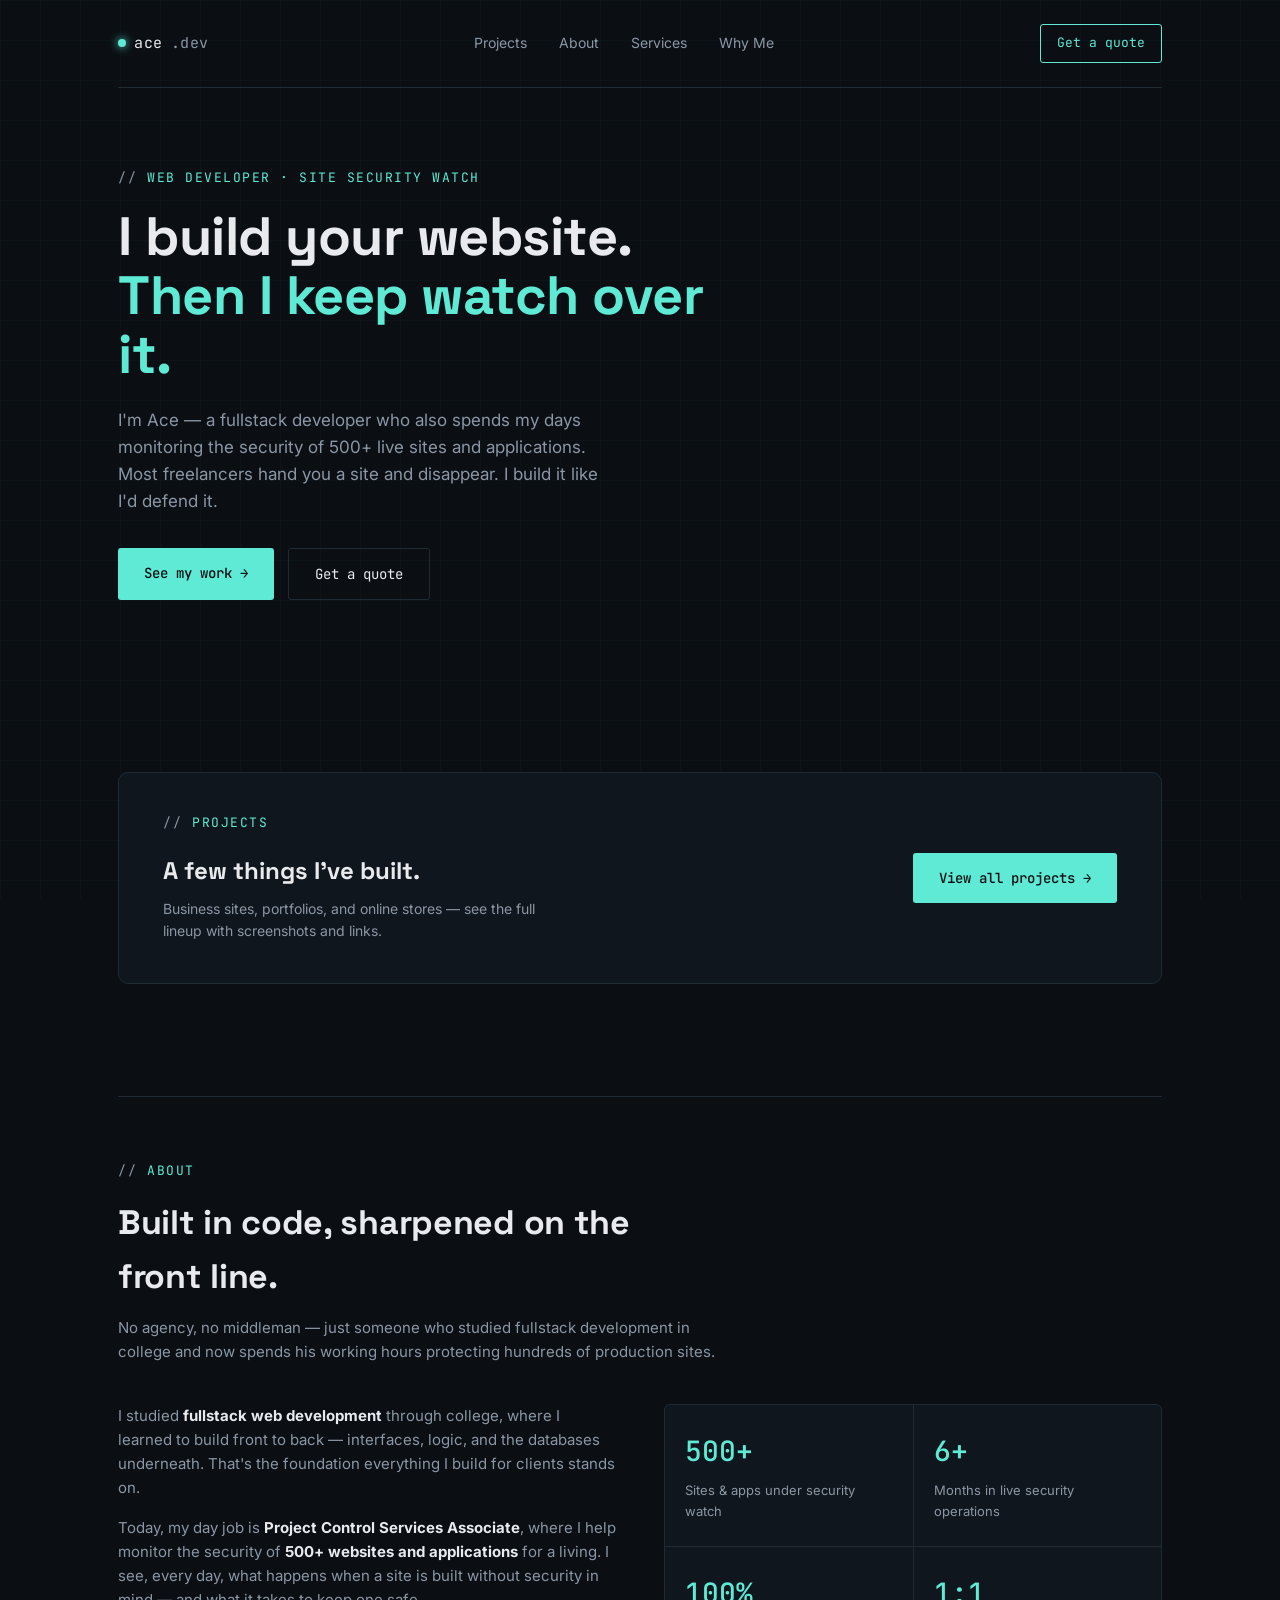
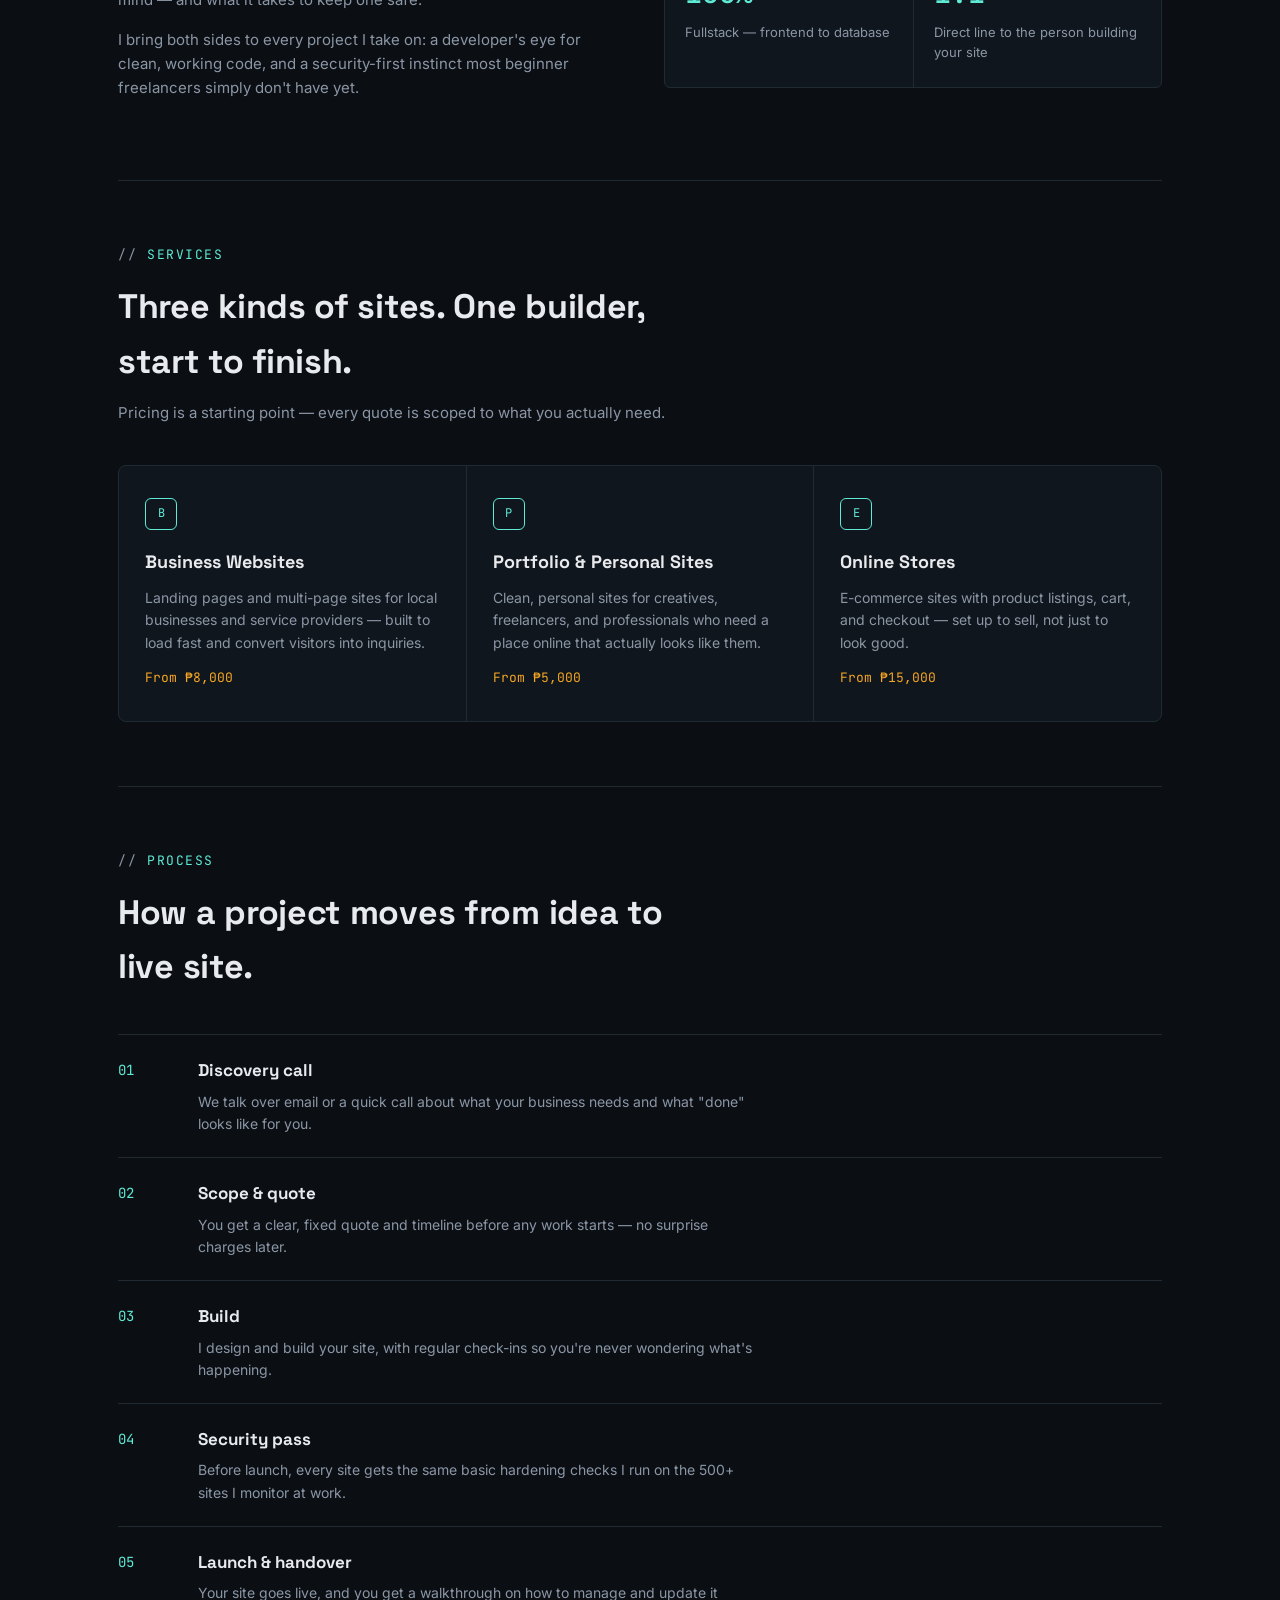
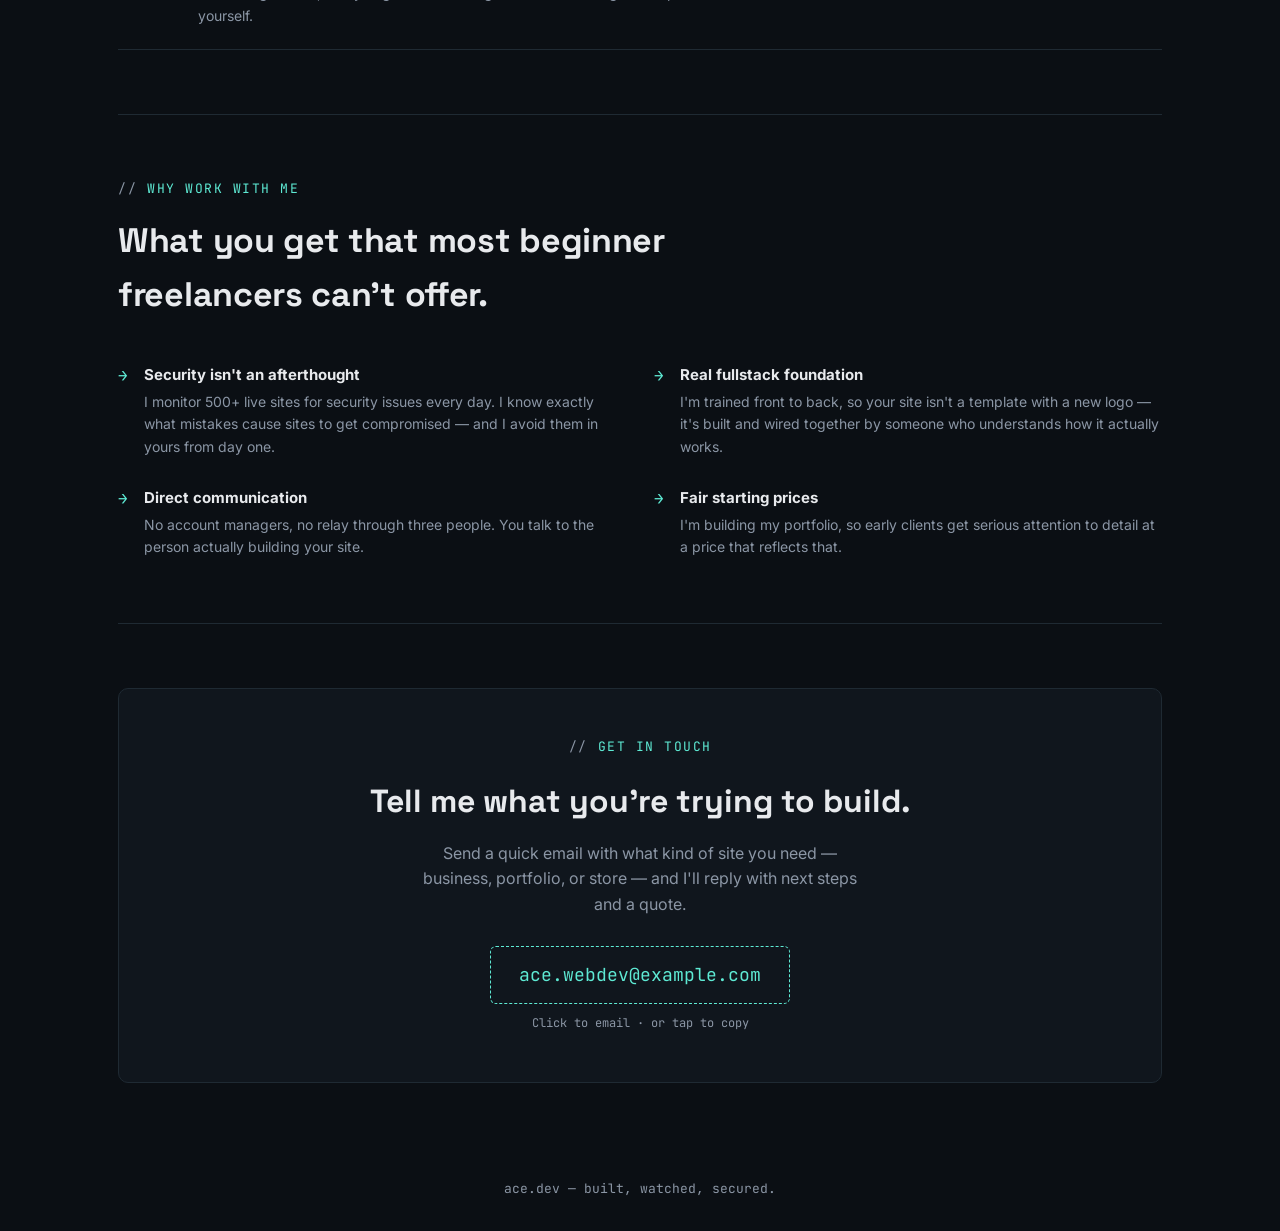
==== index.html @ 8156260b "Add files via upload" ====
<!DOCTYPE html>
<html lang="en">
<head>
<meta charset="UTF-8">
<meta name="viewport" content="width=device-width, initial-scale=1.0">
<title>Ace — Websites built, watched, and kept safe</title>
<link rel="preconnect" href="https://fonts.googleapis.com">
<link href="https://fonts.googleapis.com/css2?family=Space+Grotesk:wght@400;500;700&family=JetBrains+Mono:wght@400;500&family=Inter:wght@400;500;600&display=swap" rel="stylesheet">
<link rel="stylesheet" href="style.css">
</head>
<body>

<div class="wrap">
  <nav>
    <div class="logo"><span class="dot"></span>ace<span style="color:var(--muted)">.dev</span></div>
    <div class="navlinks">
      <a href="projects.html">Projects</a>
      <a href="#about">About</a>
      <a href="#services">Services</a>
      <a href="#why">Why Me</a>
    </div>
    <a href="#contact" class="nav-cta">Get a quote</a>
  </nav>

  <section class="hero" style="border-bottom:none;">
    <div class="hero-inner">
      <div class="eyebrow">Web Developer · Site Security Watch</div>
      <h1>I build your website. <span class="accent">Then I keep watch over it.</span></h1>
      <p class="lead">I'm Ace — a fullstack developer who also spends my days monitoring the security of 500+ live sites and applications. Most freelancers hand you a site and disappear. I build it like I'd defend it.</p>
      <div class="hero-ctas">
        <a href="projects.html" class="btn-primary">See my work →</a>
        <a href="#contact" class="btn-secondary">Get a quote</a>
      </div>
    </div>
  </section>
</div>

<div class="wrap">
  <section id="projects-teaser">
    <div class="teaser-panel">
      <div class="teaser-text">
        <div class="eyebrow">Projects</div>
        <h2>A few things I've built.</h2>
        <p>Business sites, portfolios, and online stores — see the full lineup with screenshots and links.</p>
      </div>
      <a href="projects.html" class="btn-primary">View all projects →</a>
    </div>
  </section>
</div>

<div class="wrap">
  <section id="about">
    <div class="section-head">
      <div class="eyebrow">About</div>
      <h2>Built in code, sharpened on the front line.</h2>
      <p>No agency, no middleman — just someone who studied fullstack development in college and now spends his working hours protecting hundreds of production sites.</p>
    </div>
    <div class="about-grid">
      <div class="about-text">
        <p>I studied <strong>fullstack web development</strong> through college, where I learned to build front to back — interfaces, logic, and the databases underneath. That's the foundation everything I build for clients stands on.</p>
        <p>Today, my day job is <strong>Project Control Services Associate</strong>, where I help monitor the security of <strong>500+ websites and applications</strong> for a living. I see, every day, what happens when a site is built without security in mind — and what it takes to keep one safe.</p>
        <p>I bring both sides to every project I take on: a developer's eye for clean, working code, and a security-first instinct most beginner freelancers simply don't have yet.</p>
      </div>
      <div class="stat-grid">
        <div class="stat-card"><div class="num">500+</div><div class="cap">Sites &amp; apps under security watch</div></div>
        <div class="stat-card"><div class="num">6+</div><div class="cap">Months in live security operations</div></div>
        <div class="stat-card"><div class="num">100%</div><div class="cap">Fullstack — frontend to database</div></div>
        <div class="stat-card"><div class="num">1:1</div><div class="cap">Direct line to the person building your site</div></div>
      </div>
    </div>
  </section>

  <section id="services">
    <div class="section-head">
      <div class="eyebrow">Services</div>
      <h2>Three kinds of sites. One builder, start to finish.</h2>
      <p>Pricing is a starting point — every quote is scoped to what you actually need.</p>
    </div>
    <div class="services-grid">
      <div class="service-card">
        <div class="icon">B</div>
        <h3>Business Websites</h3>
        <p>Landing pages and multi-page sites for local businesses and service providers — built to load fast and convert visitors into inquiries.</p>
        <div class="price">From ₱8,000</div>
      </div>
      <div class="service-card">
        <div class="icon">P</div>
        <h3>Portfolio &amp; Personal Sites</h3>
        <p>Clean, personal sites for creatives, freelancers, and professionals who need a place online that actually looks like them.</p>
        <div class="price">From ₱5,000</div>
      </div>
      <div class="service-card">
        <div class="icon">E</div>
        <h3>Online Stores</h3>
        <p>E-commerce sites with product listings, cart, and checkout — set up to sell, not just to look good.</p>
        <div class="price">From ₱15,000</div>
      </div>
    </div>
  </section>

  <section id="process">
    <div class="section-head">
      <div class="eyebrow">Process</div>
      <h2>How a project moves from idea to live site.</h2>
    </div>
    <div class="process-list">
      <div class="process-item">
        <div class="pnum">01</div>
        <div><h4>Discovery call</h4><p>We talk over email or a quick call about what your business needs and what "done" looks like for you.</p></div>
      </div>
      <div class="process-item">
        <div class="pnum">02</div>
        <div><h4>Scope &amp; quote</h4><p>You get a clear, fixed quote and timeline before any work starts — no surprise charges later.</p></div>
      </div>
      <div class="process-item">
        <div class="pnum">03</div>
        <div><h4>Build</h4><p>I design and build your site, with regular check-ins so you're never wondering what's happening.</p></div>
      </div>
      <div class="process-item">
        <div class="pnum">04</div>
        <div><h4>Security pass</h4><p>Before launch, every site gets the same basic hardening checks I run on the 500+ sites I monitor at work.</p></div>
      </div>
      <div class="process-item">
        <div class="pnum">05</div>
        <div><h4>Launch &amp; handover</h4><p>Your site goes live, and you get a walkthrough on how to manage and update it yourself.</p></div>
      </div>
    </div>
  </section>

  <section id="why">
    <div class="section-head">
      <div class="eyebrow">Why work with me</div>
      <h2>What you get that most beginner freelancers can't offer.</h2>
    </div>
    <div class="why-grid">
      <div class="why-item">
        <div class="mark">→</div>
        <div><h4>Security isn't an afterthought</h4><p>I monitor 500+ live sites for security issues every day. I know exactly what mistakes cause sites to get compromised — and I avoid them in yours from day one.</p></div>
      </div>
      <div class="why-item">
        <div class="mark">→</div>
        <div><h4>Real fullstack foundation</h4><p>I'm trained front to back, so your site isn't a template with a new logo — it's built and wired together by someone who understands how it actually works.</p></div>
      </div>
      <div class="why-item">
        <div class="mark">→</div>
        <div><h4>Direct communication</h4><p>No account managers, no relay through three people. You talk to the person actually building your site.</p></div>
      </div>
      <div class="why-item">
        <div class="mark">→</div>
        <div><h4>Fair starting prices</h4><p>I'm building my portfolio, so early clients get serious attention to detail at a price that reflects that.</p></div>
      </div>
    </div>
  </section>
</div>

<div class="wrap" style="border-bottom:none;">
  <section id="contact" style="border-bottom:none;">
    <div class="contact-panel">
      <div class="eyebrow" style="justify-content:center;">Get in touch</div>
      <h2>Tell me what you're trying to build.</h2>
      <p>Send a quick email with what kind of site you need — business, portfolio, or store — and I'll reply with next steps and a quote.</p>
      <a class="email-box" id="emailBox" href="mailto:ace.webdev@example.com">ace.webdev@example.com</a>
      <div class="copy-hint">Click to email · or tap to copy</div>
    </div>
  </section>
</div>

<footer>ace.dev — built, watched, secured.</footer>

<script>
  document.getElementById('emailBox').addEventListener('click', function(e){
    navigator.clipboard && navigator.clipboard.writeText('ace.webdev@example.com');
  });
</script>

</body>
</html>
---- style.css ----
:root{
    --bg: #0B0F14;
    --bg-panel: #10161D;
    --bg-panel-2: #141C24;
    --line: #1F2A33;
    --text: #E8EAED;
    --muted: #8B96A5;
    --teal: #5EEAD4;
    --amber: #F5A623;
    --danger: #FF6B6B;
    --font-display: 'Space Grotesk', sans-serif;
    --font-body: 'Inter', sans-serif;
    --font-mono: 'JetBrains Mono', monospace;
  }
  *{box-sizing:border-box; margin:0; padding:0;}
  html{scroll-behavior:smooth;}
  body{
    background:var(--bg);
    color:var(--text);
    font-family:var(--font-body);
    line-height:1.6;
    -webkit-font-smoothing:antialiased;
  }
  body::before{
    content:"";
    position:fixed; inset:0;
    background-image:
      linear-gradient(rgba(94,234,212,0.025) 1px, transparent 1px),
      linear-gradient(90deg, rgba(94,234,212,0.025) 1px, transparent 1px);
    background-size: 40px 40px;
    pointer-events:none;
    z-index:0;
  }
  a{color:inherit; text-decoration:none;}
  .wrap{max-width:1100px; margin:0 auto; padding:0 28px; position:relative; z-index:1;}

  /* NAV */
  nav{
    display:flex; align-items:center; justify-content:space-between;
    padding:24px 0; border-bottom:1px solid var(--line);
  }
  .logo{
    font-family:var(--font-mono); font-size:15px; letter-spacing:0.5px; color:var(--text);
    display:flex; align-items:center; gap:8px;
  }
  .logo .dot{width:8px; height:8px; border-radius:50%; background:var(--teal); box-shadow:0 0 8px var(--teal); display:inline-block;}
  .navlinks{display:flex; gap:32px; font-size:14px; color:var(--muted);}
  .navlinks a:hover{color:var(--teal);}
  .nav-cta{
    font-family:var(--font-mono); font-size:13px; padding:8px 16px;
    border:1px solid var(--teal); border-radius:3px; color:var(--teal);
    transition:all .2s;
  }
  .nav-cta:hover{background:var(--teal); color:#0B0F14;}

  @media(max-width:680px){ .navlinks{display:none;} }

  /* HERO */
  .hero{padding:80px 0 60px;}
  @media(max-width:880px){ .hero{padding:48px 0 40px;} }
  .hero-inner{max-width:640px;}

  .eyebrow{
    font-family:var(--font-mono); font-size:13px; color:var(--teal);
    text-transform:uppercase; letter-spacing:1.5px; margin-bottom:18px;
    display:flex; align-items:center; gap:10px;
  }
  .eyebrow::before{content:"//"; color:var(--muted);}

  h1{
    font-family:var(--font-display); font-weight:700;
    font-size:clamp(34px, 5vw, 54px); line-height:1.1; letter-spacing:-0.5px;
    margin-bottom:22px;
  }
  h1 .accent{color:var(--teal);}

  .hero p.lead{font-size:17px; color:var(--muted); max-width:480px; margin-bottom:32px;}

  .hero-ctas{display:flex; gap:14px; flex-wrap:wrap;}
  .btn-primary{
    font-family:var(--font-mono); font-size:14px; font-weight:500;
    background:var(--teal); color:#0B0F14; padding:14px 26px; border-radius:3px;
    transition:transform .15s, box-shadow .15s; display:inline-block;
  }
  .btn-primary:hover{transform:translateY(-2px); box-shadow:0 6px 24px rgba(94,234,212,0.25);}
  .btn-secondary{
    font-family:var(--font-mono); font-size:14px;
    border:1px solid var(--line); color:var(--text); padding:14px 26px; border-radius:3px;
    transition:border-color .15s;
  }
  .btn-secondary:hover{border-color:var(--muted);}

  /* PROJECT CARDS - signature element: browser-frame mockups */
  .projects-grid{display:grid; grid-template-columns:repeat(2,1fr); gap:24px;}
  @media(max-width:780px){.projects-grid{grid-template-columns:1fr;}}

  .project-card{
    background:var(--bg-panel); border:1px solid var(--line); border-radius:8px;
    overflow:hidden; transition:transform .2s, border-color .2s;
  }
  .project-card:hover{transform:translateY(-4px); border-color:rgba(94,234,212,0.4);}

  .browser-frame{
    background:var(--bg-panel-2); border-bottom:1px solid var(--line);
  }
  .browser-bar{
    display:flex; align-items:center; gap:8px; padding:10px 14px;
  }
  .browser-bar .tdot{width:9px; height:9px; border-radius:50%;}
  .browser-bar .tdot:nth-child(1){background:#FF6B6B;}
  .browser-bar .tdot:nth-child(2){background:#F5A623;}
  .browser-bar .tdot:nth-child(3){background:#5EEAD4;}
  .browser-url{
    flex:1; margin-left:6px; background:var(--bg); border:1px solid var(--line); border-radius:4px;
    padding:4px 10px; font-family:var(--font-mono); font-size:11px; color:var(--muted);
    overflow:hidden; white-space:nowrap; text-overflow:ellipsis;
  }
  .project-thumb{
    height:180px; display:flex; align-items:center; justify-content:center;
    background:
      repeating-linear-gradient(135deg, rgba(94,234,212,0.04) 0px, rgba(94,234,212,0.04) 2px, transparent 2px, transparent 14px);
    position:relative;
  }
  .project-thumb .placeholder-label{
    font-family:var(--font-mono); font-size:12px; color:var(--muted);
    border:1px dashed var(--line); padding:8px 16px; border-radius:4px;
  }
  .project-body{padding:20px 22px;}
  .project-body .ptag{
    font-family:var(--font-mono); font-size:11px; color:var(--teal);
    text-transform:uppercase; letter-spacing:0.5px; margin-bottom:8px; display:block;
  }
  .project-body h3{font-family:var(--font-display); font-size:18px; margin-bottom:8px;}
  .project-body p{color:var(--muted); font-size:14px; margin-bottom:14px;}
  .project-links{display:flex; gap:14px; font-family:var(--font-mono); font-size:12px;}
  .project-links a{color:var(--teal); border-bottom:1px solid transparent;}
  .project-links a:hover{border-bottom-color:var(--teal);}

  .add-project-note{
    margin-top:24px; text-align:center; font-family:var(--font-mono); font-size:13px;
    color:var(--muted); border:1px dashed var(--line); border-radius:8px; padding:18px;
  }

  /* PROJECTS TEASER (homepage) */
  .teaser-panel{
    background:var(--bg-panel); border:1px solid var(--line); border-radius:10px;
    padding:40px 44px; display:flex; align-items:center; justify-content:space-between; gap:32px;
    margin:48px 0;
  }
  @media(max-width:680px){.teaser-panel{flex-direction:column; align-items:flex-start; text-align:left;}}
  .teaser-text h2{font-family:var(--font-display); font-size:24px; margin-bottom:8px;}
  .teaser-text p{color:var(--muted); font-size:14px; max-width:380px;}

  /* PROJECTS PAGE */
  .page-header{padding:56px 0 8px;}
  .page-header .eyebrow{margin-bottom:14px;}
  .page-header h1{font-family:var(--font-display); font-size:clamp(30px,4.5vw,44px); font-weight:700; letter-spacing:-0.5px; margin-bottom:14px;}
  .page-header p{color:var(--muted); font-size:16px; max-width:520px;}
  .back-link{
    display:inline-flex; align-items:center; gap:6px; font-family:var(--font-mono);
    font-size:13px; color:var(--muted); margin-bottom:24px;
  }
  .back-link:hover{color:var(--teal);}
  .filter-row{display:flex; gap:10px; margin:32px 0; flex-wrap:wrap;}
  .filter-chip{
    font-family:var(--font-mono); font-size:12px; color:var(--muted);
    border:1px solid var(--line); border-radius:20px; padding:7px 16px; cursor:pointer;
    transition:all .15s; background:none;
  }
  .filter-chip:hover{border-color:var(--teal); color:var(--teal);}
  .filter-chip.active{background:var(--teal); color:#0B0F14; border-color:var(--teal);}

  /* SECTIONS */
  section{padding:64px 0; border-bottom:1px solid var(--line);}
  .section-head{margin-bottom:40px; max-width:600px;}
  .section-head .eyebrow{margin-bottom:14px;}
  .section-head h2{font-family:var(--font-display); font-size:clamp(26px,3.4vw,34px); font-weight:700; letter-spacing:-0.3px; margin-bottom:12px;}
  .section-head p{color:var(--muted); font-size:15px;}

  /* ABOUT */
  .about-grid{display:grid; grid-template-columns:1fr 1fr; gap:48px; align-items:start;}
  @media(max-width:780px){.about-grid{grid-template-columns:1fr;}}
  .about-text p{color:var(--muted); margin-bottom:16px; font-size:15px;}
  .about-text strong{color:var(--text);}
  .stat-grid{display:grid; grid-template-columns:1fr 1fr; gap:1px; background:var(--line); border:1px solid var(--line); border-radius:6px; overflow:hidden;}
  .stat-card{background:var(--bg-panel); padding:24px 20px;}
  .stat-card .num{font-family:var(--font-mono); font-size:28px; color:var(--teal); font-weight:500;}
  .stat-card .cap{font-size:13px; color:var(--muted); margin-top:6px;}

  /* SERVICES */
  .services-grid{display:grid; grid-template-columns:repeat(3,1fr); gap:1px; background:var(--line); border:1px solid var(--line); border-radius:8px; overflow:hidden;}
  @media(max-width:780px){.services-grid{grid-template-columns:1fr;}}
  .service-card{background:var(--bg-panel); padding:32px 26px; transition:background .2s;}
  .service-card:hover{background:var(--bg-panel-2);}
  .service-card .icon{
    font-family:var(--font-mono); font-size:12px; color:var(--teal);
    border:1px solid var(--teal); width:32px; height:32px; border-radius:6px;
    display:flex; align-items:center; justify-content:center; margin-bottom:18px;
  }
  .service-card h3{font-family:var(--font-display); font-size:18px; margin-bottom:10px;}
  .service-card p{color:var(--muted); font-size:14px; margin-bottom:14px;}
  .service-card .price{font-family:var(--font-mono); font-size:13px; color:var(--amber);}

  /* PROCESS */
  .process-list{display:flex; flex-direction:column;}
  .process-item{
    display:grid; grid-template-columns:60px 1fr; gap:20px;
    padding:22px 0; border-top:1px solid var(--line);
  }
  .process-item:last-child{border-bottom:1px solid var(--line);}
  .process-item .pnum{font-family:var(--font-mono); color:var(--teal); font-size:14px; padding-top:2px;}
  .process-item h4{font-family:var(--font-display); font-size:17px; margin-bottom:6px;}
  .process-item p{color:var(--muted); font-size:14px; max-width:560px;}

  /* WHY */
  .why-grid{display:grid; grid-template-columns:repeat(2,1fr); gap:28px;}
  @media(max-width:780px){.why-grid{grid-template-columns:1fr;}}
  .why-item{display:flex; gap:16px;}
  .why-item .mark{font-family:var(--font-mono); color:var(--teal); flex-shrink:0;}
  .why-item h4{font-size:15px; margin-bottom:4px;}
  .why-item p{color:var(--muted); font-size:14px;}

  /* CONTACT */
  .contact-panel{
    background:var(--bg-panel); border:1px solid var(--line); border-radius:10px;
    padding:48px; text-align:center;
  }
  .contact-panel h2{font-family:var(--font-display); font-size:clamp(24px,3.5vw,32px); margin-bottom:14px;}
  .contact-panel p{color:var(--muted); margin-bottom:28px; max-width:440px; margin-left:auto; margin-right:auto;}
  .email-box{
    font-family:var(--font-mono); font-size:18px; color:var(--teal);
    border:1px dashed var(--teal); display:inline-block; padding:14px 28px;
    border-radius:6px; margin-bottom:10px; transition:background .2s;
  }
  .email-box:hover{background:rgba(94,234,212,0.06);}
  .copy-hint{font-size:12px; color:var(--muted); font-family:var(--font-mono);}

  footer{padding:32px 0; text-align:center; color:var(--muted); font-size:13px; font-family:var(--font-mono);}
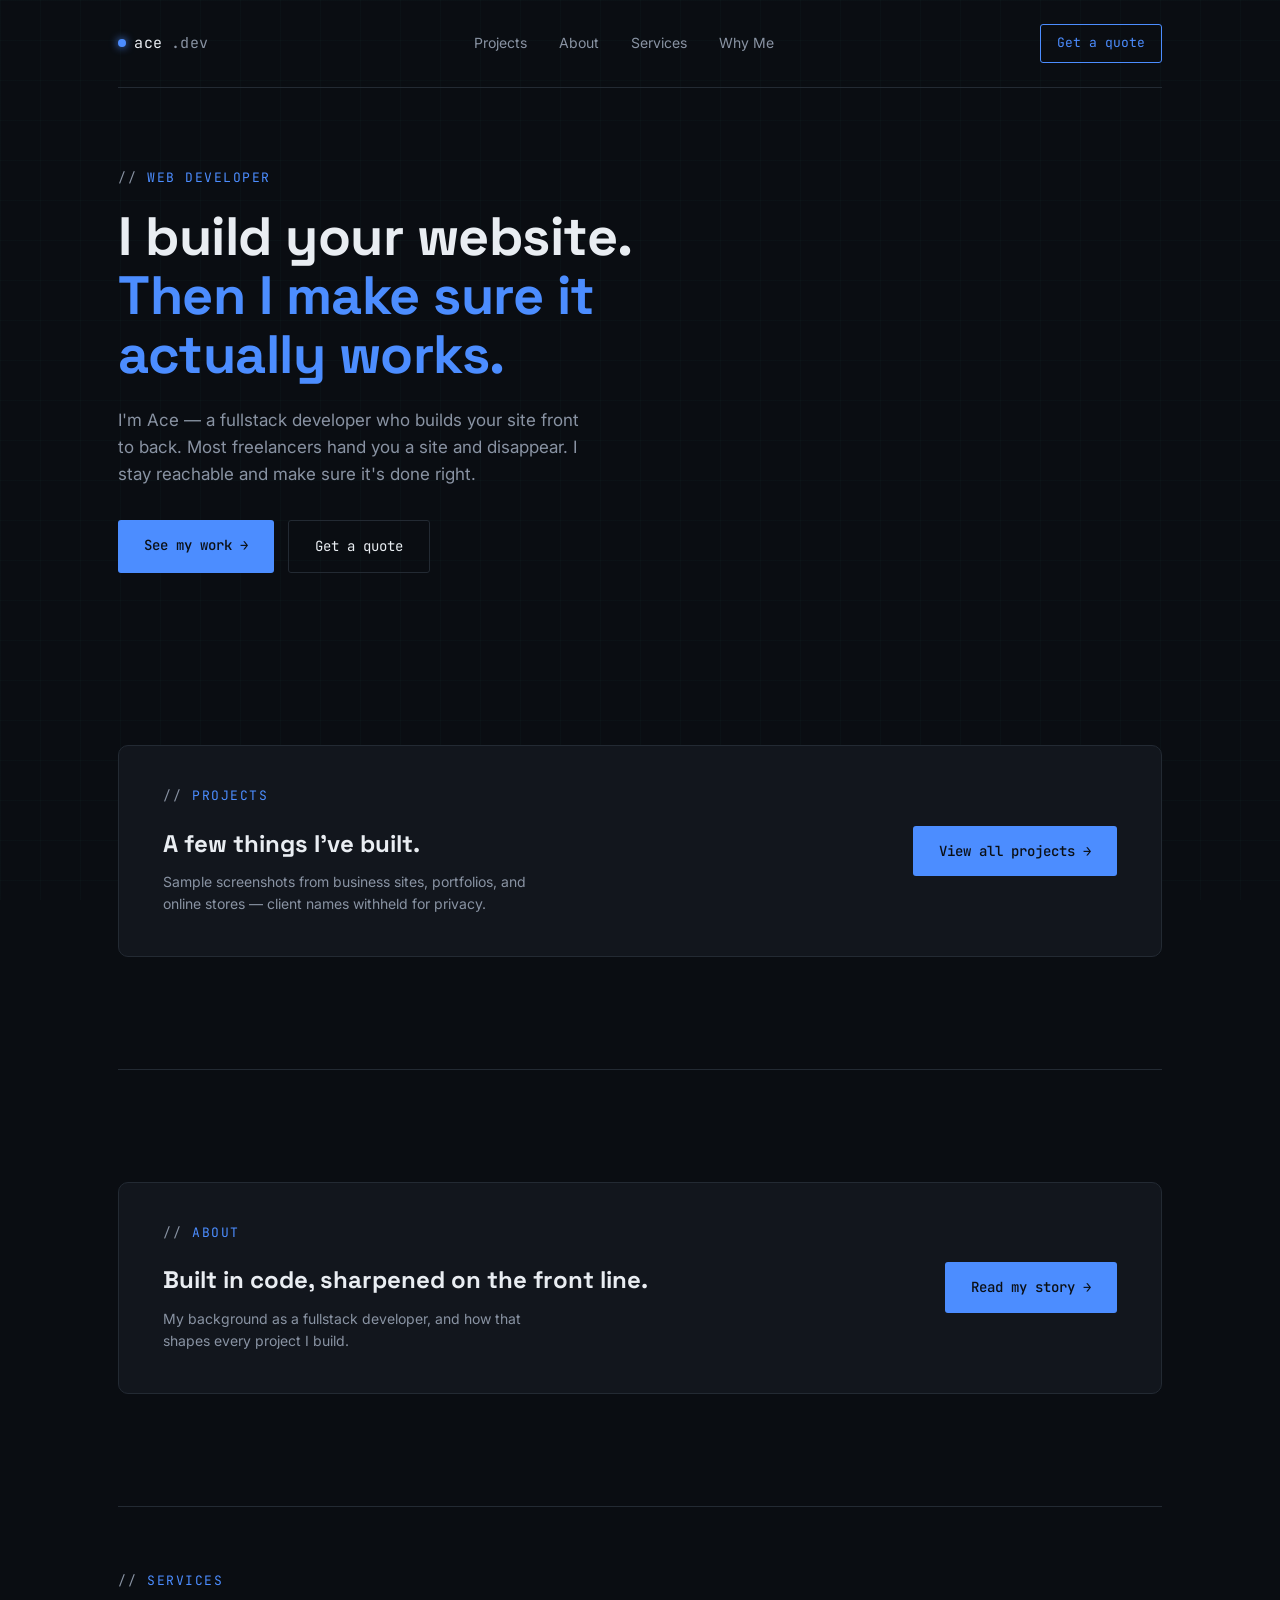
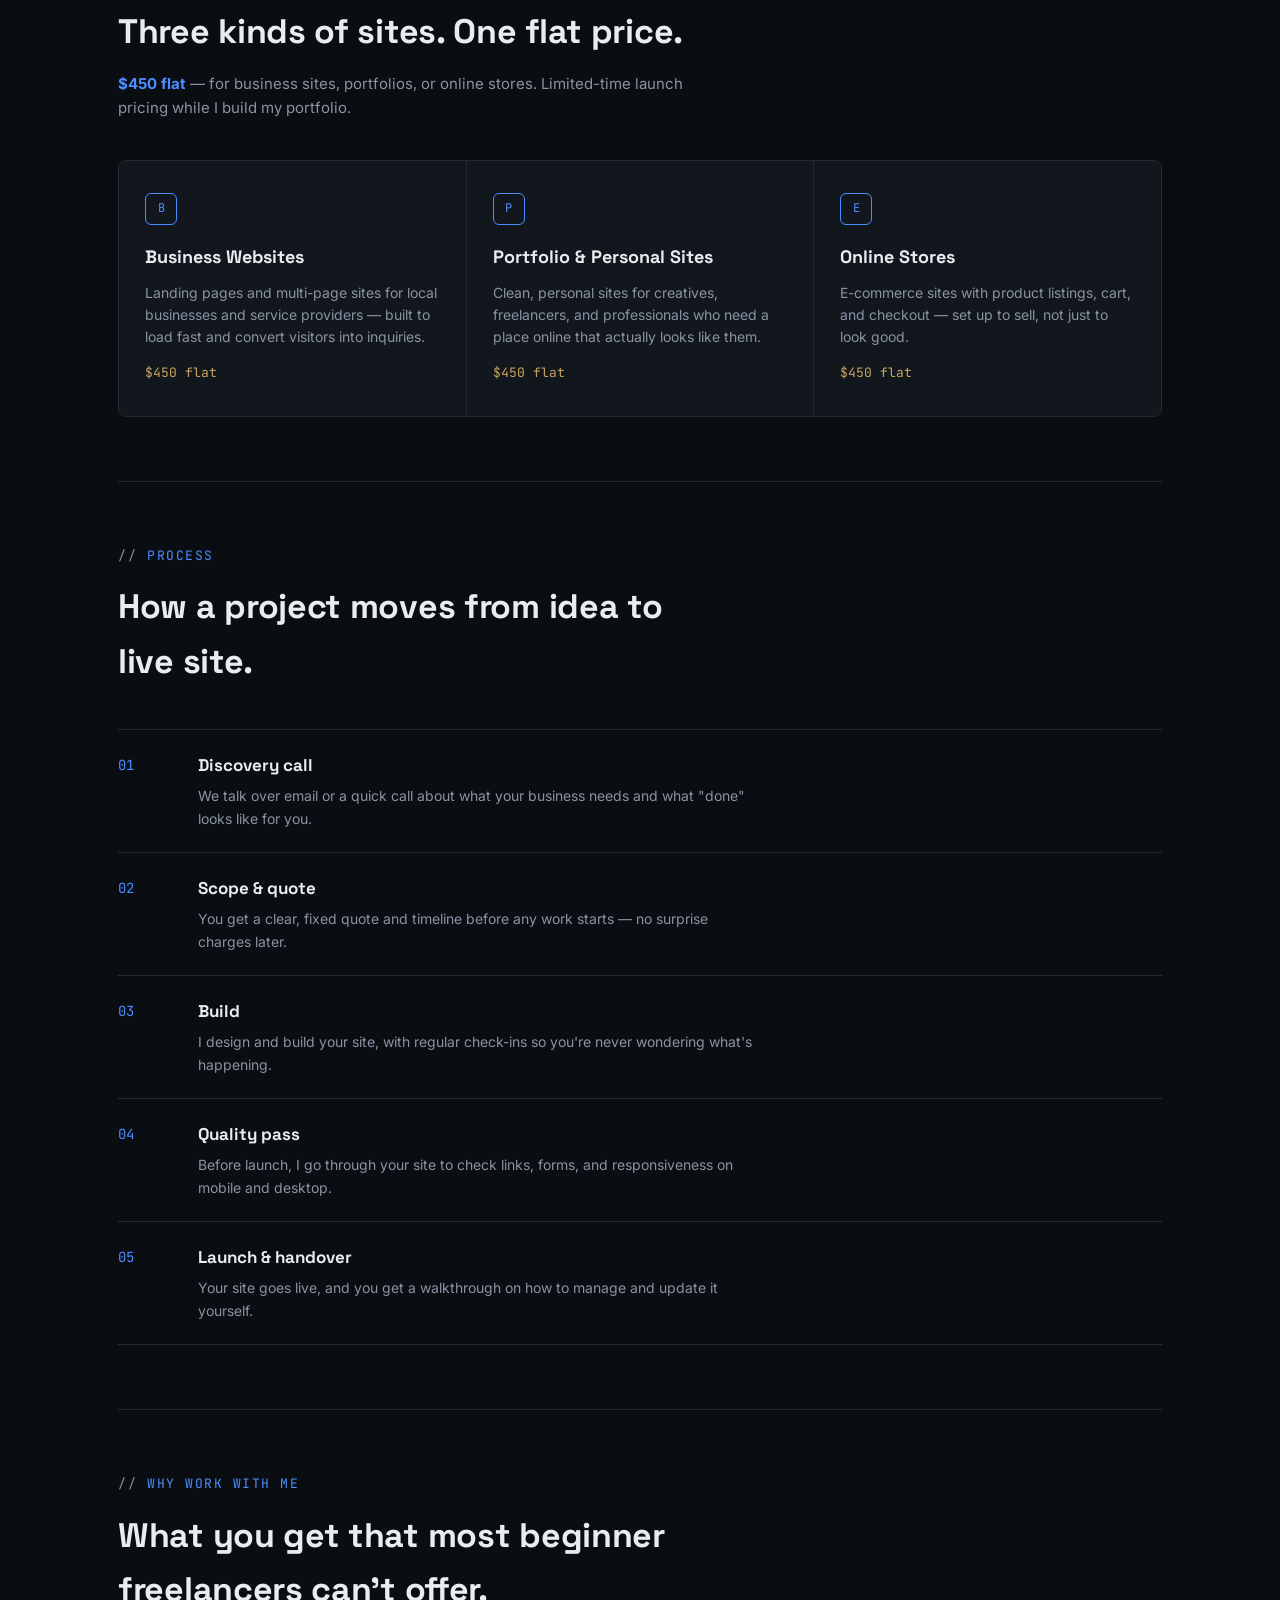
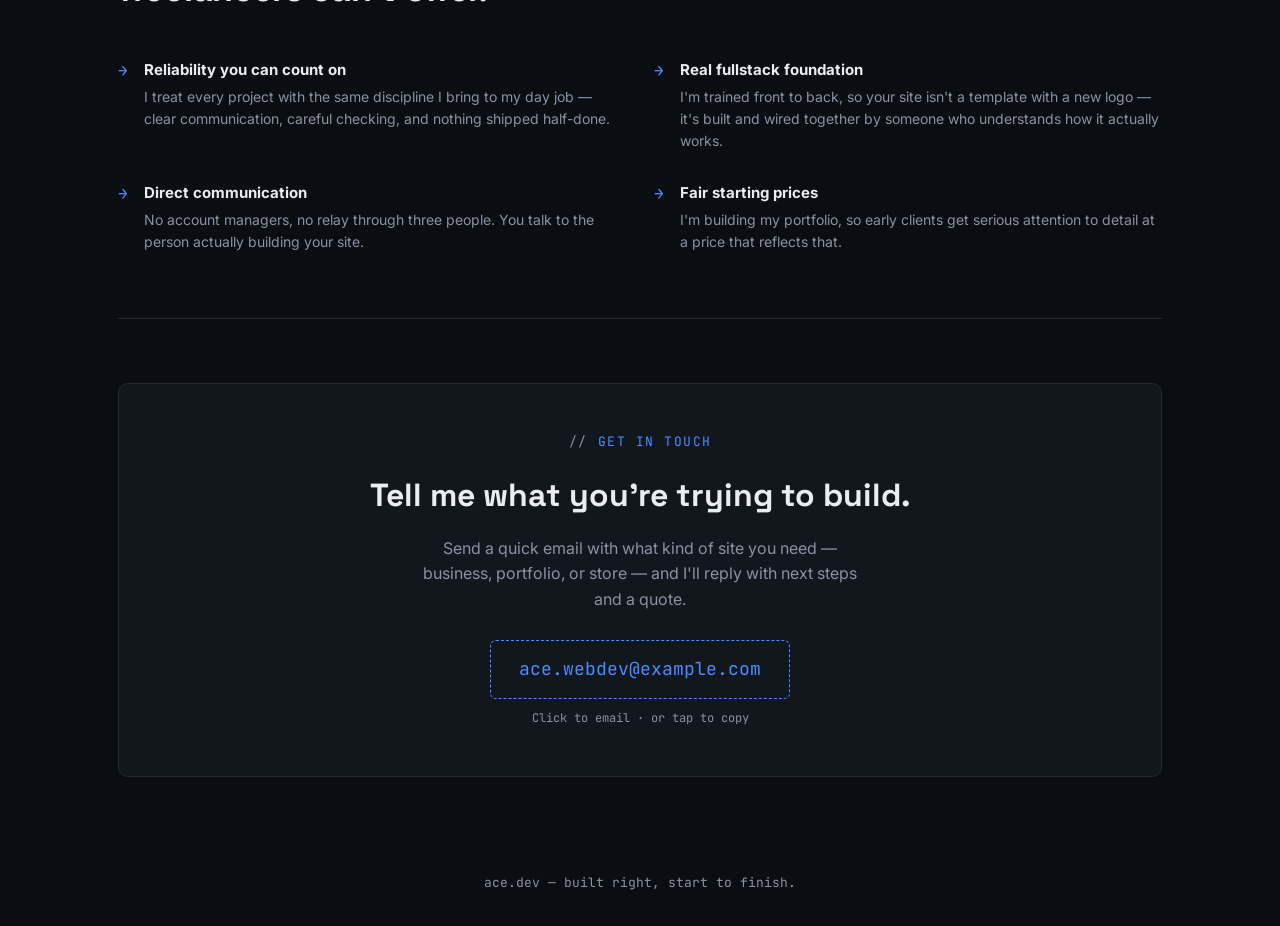
==== commit 9532e52e: "Add files via upload" ====
--- a/index.html
+++ b/index.html
@@ -3,7 +3,7 @@
 <head>
 <meta charset="UTF-8">
 <meta name="viewport" content="width=device-width, initial-scale=1.0">
-<title>Ace — Websites built, watched, and kept safe</title>
+<title>Ace — Websites built right</title>
 <link rel="preconnect" href="https://fonts.googleapis.com">
 <link href="https://fonts.googleapis.com/css2?family=Space+Grotesk:wght@400;500;700&family=JetBrains+Mono:wght@400;500&family=Inter:wght@400;500;600&display=swap" rel="stylesheet">
 <link rel="stylesheet" href="style.css">
@@ -15,7 +15,7 @@
     <div class="logo"><span class="dot"></span>ace<span style="color:var(--muted)">.dev</span></div>
     <div class="navlinks">
       <a href="projects.html">Projects</a>
-      <a href="#about">About</a>
+      <a href="about.html">About</a>
       <a href="#services">Services</a>
       <a href="#why">Why Me</a>
     </div>
@@ -24,9 +24,9 @@
 
   <section class="hero" style="border-bottom:none;">
     <div class="hero-inner">
-      <div class="eyebrow">Web Developer · Site Security Watch</div>
-      <h1>I build your website. <span class="accent">Then I keep watch over it.</span></h1>
-      <p class="lead">I'm Ace — a fullstack developer who also spends my days monitoring the security of 500+ live sites and applications. Most freelancers hand you a site and disappear. I build it like I'd defend it.</p>
+      <div class="eyebrow">Web Developer</div>
+      <h1>I build your website. <span class="accent">Then I make sure it actually works.</span></h1>
+      <p class="lead">I'm Ace — a fullstack developer who builds your site front to back. Most freelancers hand you a site and disappear. I stay reachable and make sure it's done right.</p>
       <div class="hero-ctas">
         <a href="projects.html" class="btn-primary">See my work →</a>
         <a href="#contact" class="btn-secondary">Get a quote</a>
@@ -41,7 +41,7 @@
       <div class="teaser-text">
         <div class="eyebrow">Projects</div>
         <h2>A few things I've built.</h2>
-        <p>Business sites, portfolios, and online stores — see the full lineup with screenshots and links.</p>
+        <p>Sample screenshots from business sites, portfolios, and online stores — client names withheld for privacy.</p>
       </div>
       <a href="projects.html" class="btn-primary">View all projects →</a>
     </div>
@@ -50,50 +50,40 @@
 
 <div class="wrap">
   <section id="about">
-    <div class="section-head">
-      <div class="eyebrow">About</div>
-      <h2>Built in code, sharpened on the front line.</h2>
-      <p>No agency, no middleman — just someone who studied fullstack development in college and now spends his working hours protecting hundreds of production sites.</p>
-    </div>
-    <div class="about-grid">
-      <div class="about-text">
-        <p>I studied <strong>fullstack web development</strong> through college, where I learned to build front to back — interfaces, logic, and the databases underneath. That's the foundation everything I build for clients stands on.</p>
-        <p>Today, my day job is <strong>Project Control Services Associate</strong>, where I help monitor the security of <strong>500+ websites and applications</strong> for a living. I see, every day, what happens when a site is built without security in mind — and what it takes to keep one safe.</p>
-        <p>I bring both sides to every project I take on: a developer's eye for clean, working code, and a security-first instinct most beginner freelancers simply don't have yet.</p>
+    <div class="teaser-panel">
+      <div class="teaser-text">
+        <div class="eyebrow">About</div>
+        <h2>Built in code, sharpened on the front line.</h2>
+        <p>My background as a fullstack developer, and how that shapes every project I build.</p>
       </div>
-      <div class="stat-grid">
-        <div class="stat-card"><div class="num">500+</div><div class="cap">Sites &amp; apps under security watch</div></div>
-        <div class="stat-card"><div class="num">6+</div><div class="cap">Months in live security operations</div></div>
-        <div class="stat-card"><div class="num">100%</div><div class="cap">Fullstack — frontend to database</div></div>
-        <div class="stat-card"><div class="num">1:1</div><div class="cap">Direct line to the person building your site</div></div>
-      </div>
+      <a href="about.html" class="btn-primary">Read my story →</a>
     </div>
   </section>
 
   <section id="services">
     <div class="section-head">
       <div class="eyebrow">Services</div>
-      <h2>Three kinds of sites. One builder, start to finish.</h2>
-      <p>Pricing is a starting point — every quote is scoped to what you actually need.</p>
+      <h2>Three kinds of sites. One flat price.</h2>
+      <p><strong style="color:var(--teal);">$450 flat</strong> — for business sites, portfolios, or online stores. Limited-time launch pricing while I build my portfolio.</p>
     </div>
     <div class="services-grid">
       <div class="service-card">
         <div class="icon">B</div>
         <h3>Business Websites</h3>
         <p>Landing pages and multi-page sites for local businesses and service providers — built to load fast and convert visitors into inquiries.</p>
-        <div class="price">From ₱8,000</div>
+        <div class="price">$450 flat</div>
       </div>
       <div class="service-card">
         <div class="icon">P</div>
         <h3>Portfolio &amp; Personal Sites</h3>
         <p>Clean, personal sites for creatives, freelancers, and professionals who need a place online that actually looks like them.</p>
-        <div class="price">From ₱5,000</div>
+        <div class="price">$450 flat</div>
       </div>
       <div class="service-card">
         <div class="icon">E</div>
         <h3>Online Stores</h3>
         <p>E-commerce sites with product listings, cart, and checkout — set up to sell, not just to look good.</p>
-        <div class="price">From ₱15,000</div>
+        <div class="price">$450 flat</div>
       </div>
     </div>
   </section>
@@ -118,7 +108,7 @@
       </div>
       <div class="process-item">
         <div class="pnum">04</div>
-        <div><h4>Security pass</h4><p>Before launch, every site gets the same basic hardening checks I run on the 500+ sites I monitor at work.</p></div>
+        <div><h4>Quality pass</h4><p>Before launch, I go through your site to check links, forms, and responsiveness on mobile and desktop.</p></div>
       </div>
       <div class="process-item">
         <div class="pnum">05</div>
@@ -135,7 +125,7 @@
     <div class="why-grid">
       <div class="why-item">
         <div class="mark">→</div>
-        <div><h4>Security isn't an afterthought</h4><p>I monitor 500+ live sites for security issues every day. I know exactly what mistakes cause sites to get compromised — and I avoid them in yours from day one.</p></div>
+        <div><h4>Reliability you can count on</h4><p>I treat every project with the same discipline I bring to my day job — clear communication, careful checking, and nothing shipped half-done.</p></div>
       </div>
       <div class="why-item">
         <div class="mark">→</div>
@@ -165,7 +155,7 @@
   </section>
 </div>
 
-<footer>ace.dev — built, watched, secured.</footer>
+<footer>ace.dev — built right, start to finish.</footer>
 
 <script>
   document.getElementById('emailBox').addEventListener('click', function(e){
--- a/style.css
+++ b/style.css
@@ -1,13 +1,13 @@
 :root{
-    --bg: #0B0F14;
-    --bg-panel: #10161D;
-    --bg-panel-2: #141C24;
-    --line: #1F2A33;
-    --text: #E8EAED;
-    --muted: #8B96A5;
-    --teal: #5EEAD4;
-    --amber: #F5A623;
-    --danger: #FF6B6B;
+    --bg: #0A0D12;
+    --bg-panel: #12161D;
+    --bg-panel-2: #161B23;
+    --line: #232A33;
+    --text: #E9EDF2;
+    --muted: #8993A3;
+    --teal: #4C8DFF;
+    --amber: #C9A45C;
+    --danger: #E5685F;
     --font-display: 'Space Grotesk', sans-serif;
     --font-body: 'Inter', sans-serif;
     --font-mono: 'JetBrains Mono', monospace;
@@ -141,6 +141,49 @@
     color:var(--muted); border:1px dashed var(--line); border-radius:8px; padding:18px;
   }
 
+  /* PROJECT MOCKUP THUMBNAILS (sample screenshots) */
+  .project-thumb{
+    height:180px; padding:0; cursor:pointer; overflow:hidden;
+    background:linear-gradient(180deg, var(--bg-panel-2), var(--bg-panel));
+  }
+  .project-thumb svg{width:100%; height:100%; display:block;}
+  .confidential-badge{
+    display:inline-flex; align-items:center; gap:5px;
+    font-family:var(--font-mono); font-size:10.5px; color:var(--muted);
+    border:1px solid var(--line); border-radius:20px; padding:3px 10px 3px 8px;
+    margin-bottom:10px;
+  }
+  .confidential-badge .lock{color:var(--amber);}
+
+  /* LIGHTBOX MODAL */
+  .lightbox-overlay{
+    position:fixed; inset:0; background:rgba(6,8,11,0.86);
+    display:none; align-items:center; justify-content:center; z-index:100;
+    padding:32px; backdrop-filter:blur(2px);
+  }
+  .lightbox-overlay.open{display:flex;}
+  .lightbox-box{
+    background:var(--bg-panel); border:1px solid var(--line); border-radius:10px;
+    max-width:680px; width:100%; overflow:hidden; box-shadow:0 30px 80px rgba(0,0,0,0.5);
+  }
+  .lightbox-frame{background:var(--bg-panel-2); border-bottom:1px solid var(--line);}
+  .lightbox-img{
+    background:linear-gradient(180deg, var(--bg-panel-2), var(--bg-panel));
+    aspect-ratio:4/2.4;
+  }
+  .lightbox-img svg{width:100%; height:100%; display:block;}
+  .lightbox-info{padding:22px 26px;}
+  .lightbox-info h3{font-family:var(--font-display); font-size:19px; margin-bottom:8px;}
+  .lightbox-info p{color:var(--muted); font-size:14px; margin-bottom:12px;}
+  .lightbox-close{
+    position:absolute; top:18px; right:18px; font-family:var(--font-mono); font-size:13px;
+    color:var(--muted); border:1px solid var(--line); border-radius:50%;
+    width:32px; height:32px; display:flex; align-items:center; justify-content:center;
+    cursor:pointer; background:var(--bg-panel);
+  }
+  .lightbox-close:hover{color:var(--teal); border-color:var(--teal);}
+  .lightbox-wrap{position:relative;}
+
   /* PROJECTS TEASER (homepage) */
   .teaser-panel{
     background:var(--bg-panel); border:1px solid var(--line); border-radius:10px;
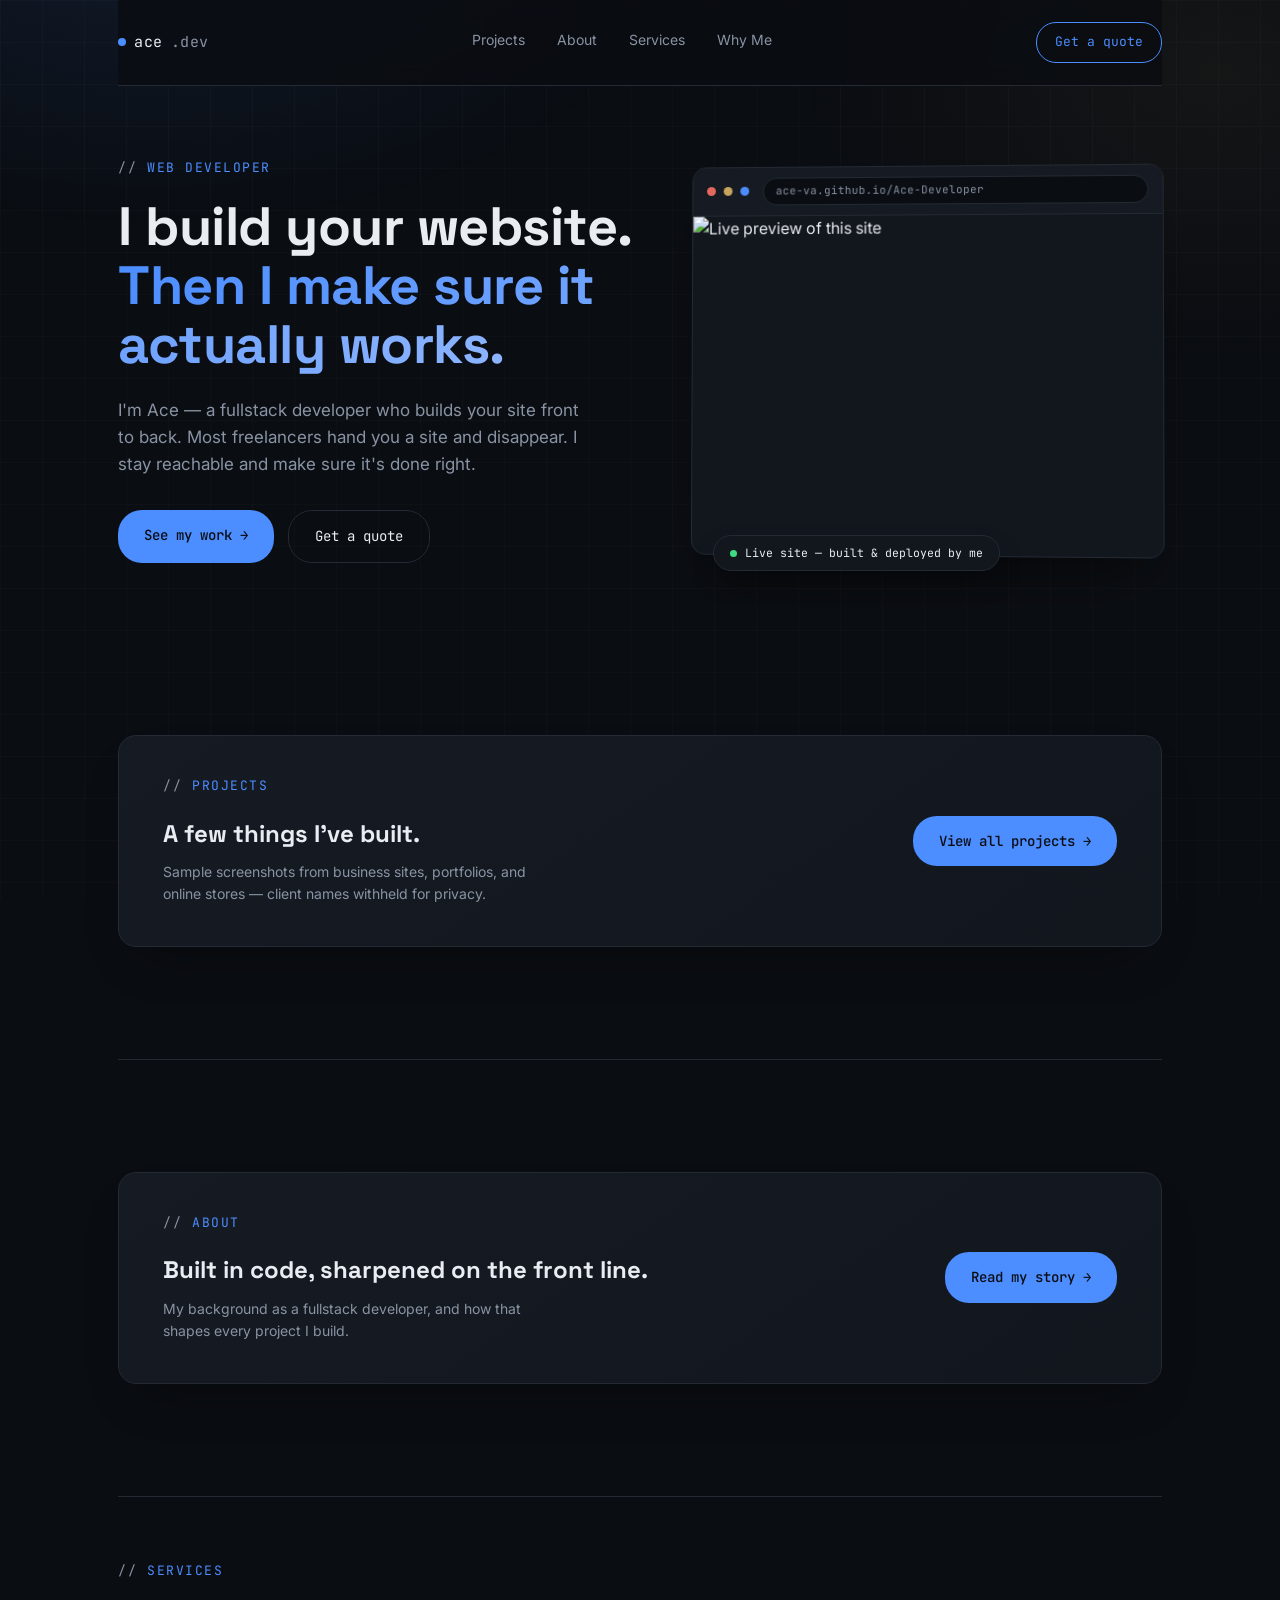
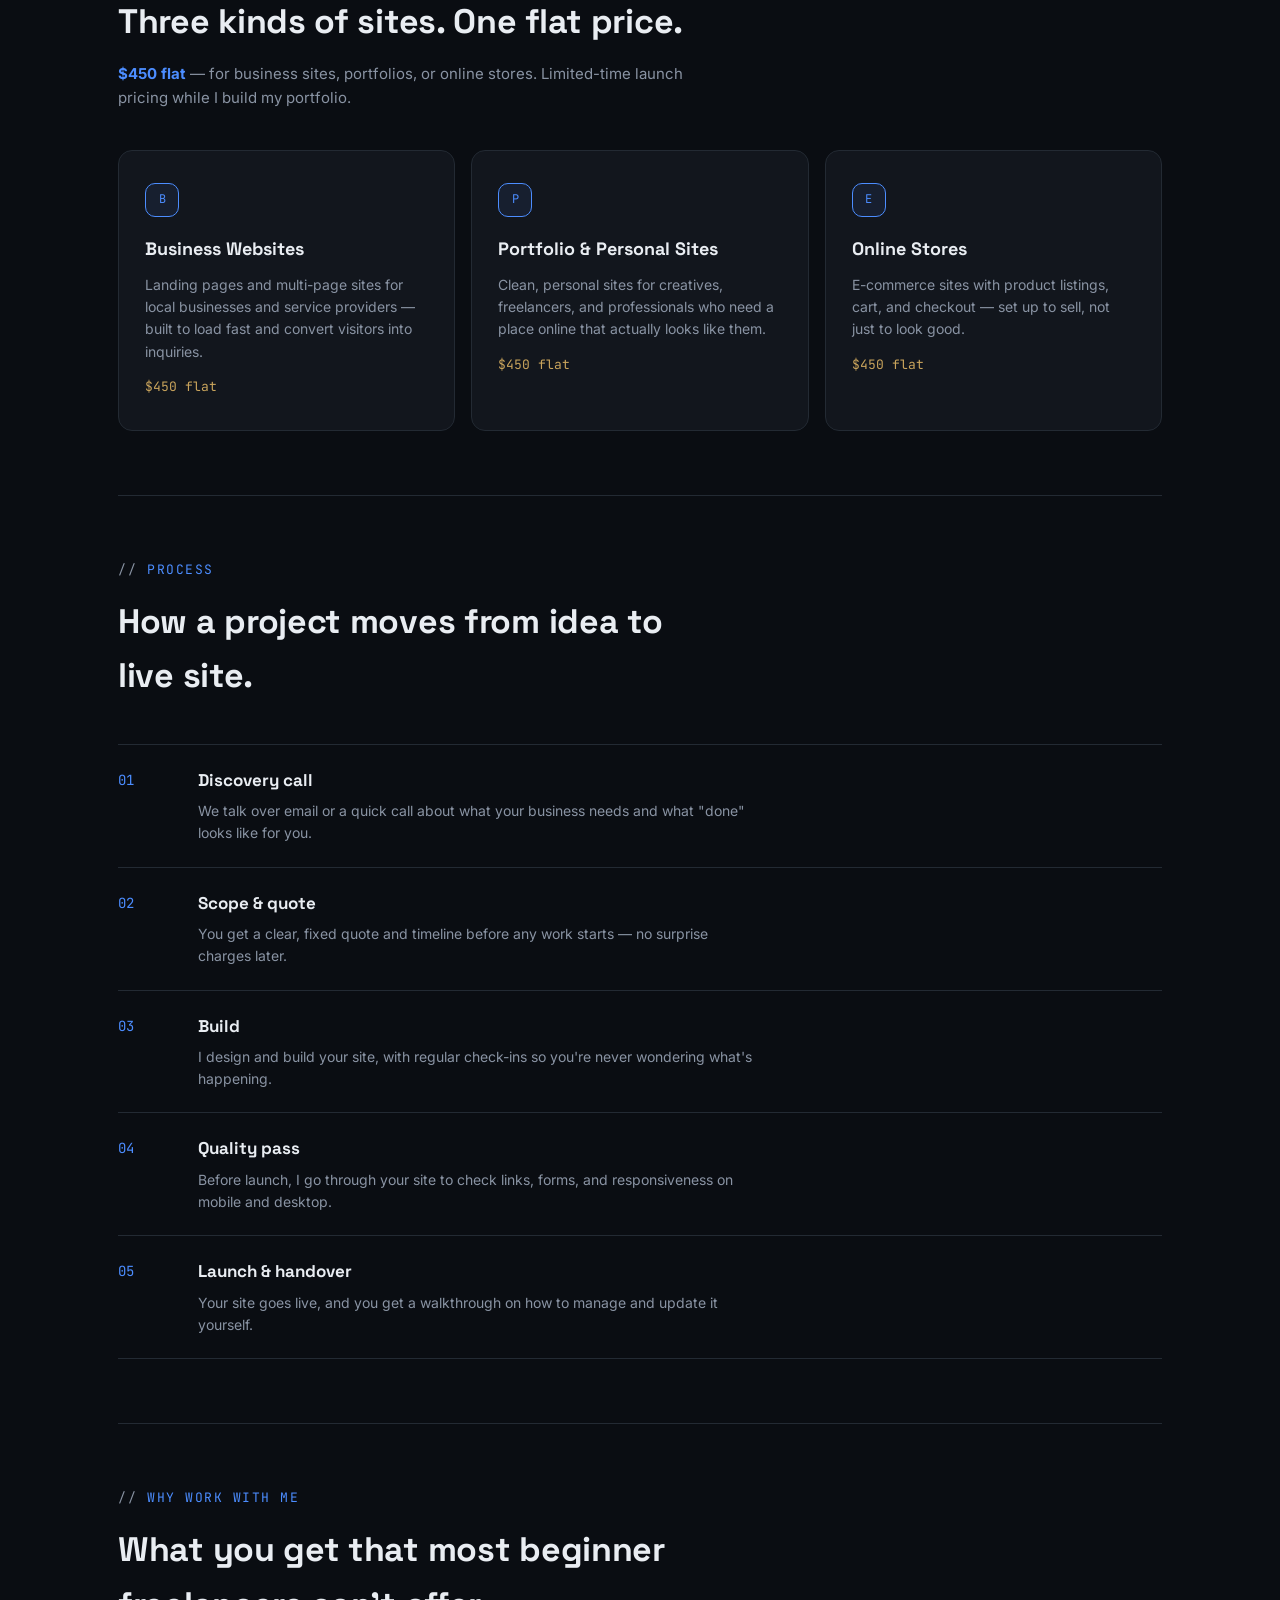
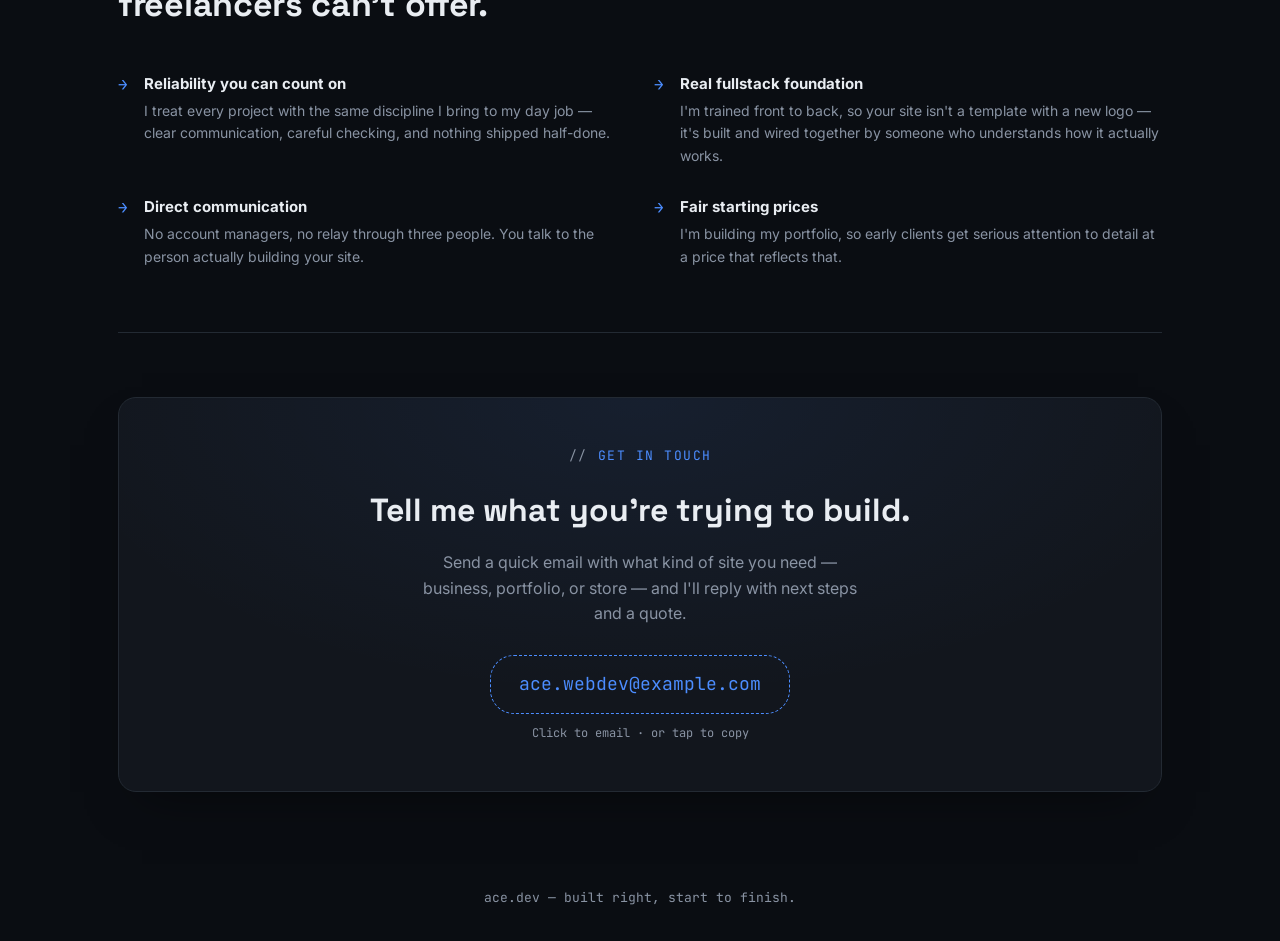
==== commit 2c0cf5ac: "Add files via upload" ====
--- a/index.html
+++ b/index.html
@@ -32,12 +32,22 @@
         <a href="#contact" class="btn-secondary">Get a quote</a>
       </div>
     </div>
+    <div class="hero-preview">
+      <div class="browser-frame-live">
+        <div class="browser-bar-live">
+          <span class="tdot"></span><span class="tdot"></span><span class="tdot"></span>
+          <div class="browser-url-live">ace-va.github.io/Ace-Developer</div>
+        </div>
+        <img src="https://image.thum.io/get/width/900/crop/650/noanimate/https://ace-va.github.io/Ace-Developer/" alt="Live preview of this site" loading="lazy">
+      </div>
+      <div class="live-badge"><span class="live-dot"></span>Live site — built &amp; deployed by me</div>
+    </div>
   </section>
 </div>
 
 <div class="wrap">
   <section id="projects-teaser">
-    <div class="teaser-panel">
+    <div class="teaser-panel reveal">
       <div class="teaser-text">
         <div class="eyebrow">Projects</div>
         <h2>A few things I've built.</h2>
@@ -50,7 +60,7 @@
 
 <div class="wrap">
   <section id="about">
-    <div class="teaser-panel">
+    <div class="teaser-panel reveal">
       <div class="teaser-text">
         <div class="eyebrow">About</div>
         <h2>Built in code, sharpened on the front line.</h2>
@@ -61,12 +71,12 @@
   </section>
 
   <section id="services">
-    <div class="section-head">
+    <div class="section-head reveal">
       <div class="eyebrow">Services</div>
       <h2>Three kinds of sites. One flat price.</h2>
       <p><strong style="color:var(--teal);">$450 flat</strong> — for business sites, portfolios, or online stores. Limited-time launch pricing while I build my portfolio.</p>
     </div>
-    <div class="services-grid">
+    <div class="services-grid reveal-stagger">
       <div class="service-card">
         <div class="icon">B</div>
         <h3>Business Websites</h3>
@@ -89,11 +99,11 @@
   </section>
 
   <section id="process">
-    <div class="section-head">
+    <div class="section-head reveal">
       <div class="eyebrow">Process</div>
       <h2>How a project moves from idea to live site.</h2>
     </div>
-    <div class="process-list">
+    <div class="process-list reveal-stagger">
       <div class="process-item">
         <div class="pnum">01</div>
         <div><h4>Discovery call</h4><p>We talk over email or a quick call about what your business needs and what "done" looks like for you.</p></div>
@@ -118,11 +128,11 @@
   </section>
 
   <section id="why">
-    <div class="section-head">
+    <div class="section-head reveal">
       <div class="eyebrow">Why work with me</div>
       <h2>What you get that most beginner freelancers can't offer.</h2>
     </div>
-    <div class="why-grid">
+    <div class="why-grid reveal-stagger">
       <div class="why-item">
         <div class="mark">→</div>
         <div><h4>Reliability you can count on</h4><p>I treat every project with the same discipline I bring to my day job — clear communication, careful checking, and nothing shipped half-done.</p></div>
@@ -145,7 +155,7 @@
 
 <div class="wrap" style="border-bottom:none;">
   <section id="contact" style="border-bottom:none;">
-    <div class="contact-panel">
+    <div class="contact-panel reveal">
       <div class="eyebrow" style="justify-content:center;">Get in touch</div>
       <h2>Tell me what you're trying to build.</h2>
       <p>Send a quick email with what kind of site you need — business, portfolio, or store — and I'll reply with next steps and a quote.</p>
@@ -161,6 +171,17 @@
   document.getElementById('emailBox').addEventListener('click', function(e){
     navigator.clipboard && navigator.clipboard.writeText('ace.webdev@example.com');
   });
+
+  const revealEls = document.querySelectorAll('.reveal, .reveal-stagger');
+  const revealObserver = new IntersectionObserver((entries) => {
+    entries.forEach(entry => {
+      if(entry.isIntersecting){
+        entry.target.classList.add('is-visible');
+        revealObserver.unobserve(entry.target);
+      }
+    });
+  }, { threshold: 0.15, rootMargin: '0px 0px -40px 0px' });
+  revealEls.forEach(el => revealObserver.observe(el));
 </script>
 
 </body>
--- a/style.css
+++ b/style.css
@@ -20,45 +20,119 @@
     font-family:var(--font-body);
     line-height:1.6;
     -webkit-font-smoothing:antialiased;
+    overflow-x:hidden;
   }
   body::before{
     content:"";
     position:fixed; inset:0;
-    background-image:
-      linear-gradient(rgba(94,234,212,0.025) 1px, transparent 1px),
-      linear-gradient(90deg, rgba(94,234,212,0.025) 1px, transparent 1px);
-    background-size: 40px 40px;
+    background:
+      radial-gradient(900px 500px at 12% -8%, rgba(76,141,255,0.10), transparent 60%),
+      radial-gradient(700px 500px at 95% 8%, rgba(201,164,92,0.06), transparent 60%),
+      linear-gradient(rgba(255,255,255,0.018) 1px, transparent 1px),
+      linear-gradient(90deg, rgba(255,255,255,0.018) 1px, transparent 1px);
+    background-size: auto, auto, 42px 42px, 42px 42px;
     pointer-events:none;
     z-index:0;
   }
   a{color:inherit; text-decoration:none;}
   .wrap{max-width:1100px; margin:0 auto; padding:0 28px; position:relative; z-index:1;}
+
+  /* SCROLL REVEAL */
+  .reveal{
+    opacity:0; transform:translateY(18px);
+    transition:opacity .6s cubic-bezier(.21,.6,.27,1), transform .6s cubic-bezier(.21,.6,.27,1);
+  }
+  .reveal.is-visible{opacity:1; transform:translateY(0);}
+  .reveal-stagger > *{
+    opacity:0; transform:translateY(16px);
+    transition:opacity .55s cubic-bezier(.21,.6,.27,1), transform .55s cubic-bezier(.21,.6,.27,1);
+  }
+  .reveal-stagger.is-visible > *{opacity:1; transform:translateY(0);}
+  .reveal-stagger.is-visible > *:nth-child(1){transition-delay:.03s;}
+  .reveal-stagger.is-visible > *:nth-child(2){transition-delay:.09s;}
+  .reveal-stagger.is-visible > *:nth-child(3){transition-delay:.15s;}
+  .reveal-stagger.is-visible > *:nth-child(4){transition-delay:.21s;}
+  .reveal-stagger.is-visible > *:nth-child(5){transition-delay:.27s;}
 
   /* NAV */
   nav{
     display:flex; align-items:center; justify-content:space-between;
-    padding:24px 0; border-bottom:1px solid var(--line);
+    padding:22px 0; border-bottom:1px solid var(--line);
+    position:sticky; top:0; background:rgba(10,13,18,0.82); backdrop-filter:blur(10px);
+    z-index:50;
   }
   .logo{
     font-family:var(--font-mono); font-size:15px; letter-spacing:0.5px; color:var(--text);
     display:flex; align-items:center; gap:8px;
   }
-  .logo .dot{width:8px; height:8px; border-radius:50%; background:var(--teal); box-shadow:0 0 8px var(--teal); display:inline-block;}
+  .logo .dot{
+    width:8px; height:8px; border-radius:50%; background:var(--teal);
+    box-shadow:0 0 0 0 rgba(76,141,255,0.5); display:inline-block;
+    animation:pulseDot 2.4s ease-out infinite;
+  }
+  @keyframes pulseDot{
+    0%{box-shadow:0 0 0 0 rgba(76,141,255,0.45);}
+    70%{box-shadow:0 0 0 7px rgba(76,141,255,0);}
+    100%{box-shadow:0 0 0 0 rgba(76,141,255,0);}
+  }
   .navlinks{display:flex; gap:32px; font-size:14px; color:var(--muted);}
-  .navlinks a:hover{color:var(--teal);}
+  .navlinks a{position:relative; padding-bottom:4px; transition:color .2s;}
+  .navlinks a::after{
+    content:""; position:absolute; left:0; bottom:0; width:0; height:1.5px;
+    background:var(--teal); transition:width .25s ease;
+  }
+  .navlinks a:hover{color:var(--text);}
+  .navlinks a:hover::after{width:100%;}
   .nav-cta{
-    font-family:var(--font-mono); font-size:13px; padding:8px 16px;
-    border:1px solid var(--teal); border-radius:3px; color:var(--teal);
-    transition:all .2s;
-  }
-  .nav-cta:hover{background:var(--teal); color:#0B0F14;}
+    font-family:var(--font-mono); font-size:13px; padding:9px 18px;
+    border:1px solid var(--teal); border-radius:20px; color:var(--teal);
+    transition:all .25s cubic-bezier(.21,.6,.27,1);
+  }
+  .nav-cta:hover{background:var(--teal); color:#0A0D12; box-shadow:0 4px 18px rgba(76,141,255,0.35); transform:translateY(-1px);}
 
   @media(max-width:680px){ .navlinks{display:none;} }
 
   /* HERO */
-  .hero{padding:80px 0 60px;}
-  @media(max-width:880px){ .hero{padding:48px 0 40px;} }
-  .hero-inner{max-width:640px;}
+  .hero{
+    padding:72px 0 60px; display:grid; grid-template-columns:1.05fr 0.95fr;
+    gap:48px; align-items:center;
+  }
+  @media(max-width:900px){ .hero{grid-template-columns:1fr; padding:40px 0 32px;} }
+  .hero-inner{max-width:560px;}
+
+  .hero-preview{position:relative;}
+  .browser-frame-live{
+    background:var(--bg-panel); border:1px solid var(--line); border-radius:14px;
+    overflow:hidden; box-shadow:0 30px 60px -20px rgba(0,0,0,0.55);
+    transform:perspective(1200px) rotateY(-3deg) rotateX(1deg);
+    transition:transform .4s cubic-bezier(.21,.6,.27,1);
+    animation:floatIn .8s cubic-bezier(.21,.6,.27,1) .15s both;
+  }
+  .browser-frame-live:hover{transform:perspective(1200px) rotateY(0deg) rotateX(0deg) scale(1.01);}
+  @keyframes floatIn{ from{opacity:0; transform:perspective(1200px) rotateY(-3deg) rotateX(1deg) translateY(20px);} to{opacity:1;} }
+  .browser-bar-live{
+    display:flex; align-items:center; gap:8px; padding:10px 14px;
+    background:var(--bg-panel-2); border-bottom:1px solid var(--line);
+  }
+  .browser-bar-live .tdot{width:9px; height:9px; border-radius:50%;}
+  .browser-bar-live .tdot:nth-child(1){background:#E5685F;}
+  .browser-bar-live .tdot:nth-child(2){background:#C9A45C;}
+  .browser-bar-live .tdot:nth-child(3){background:#4C8DFF;}
+  .browser-url-live{
+    flex:1; margin-left:6px; background:var(--bg); border:1px solid var(--line); border-radius:20px;
+    padding:4px 12px; font-family:var(--font-mono); font-size:11px; color:var(--muted);
+    overflow:hidden; white-space:nowrap; text-overflow:ellipsis;
+  }
+  .browser-frame-live img{width:100%; display:block; aspect-ratio:900/650; object-fit:cover; object-position:top;}
+  .live-badge{
+    position:absolute; bottom:-16px; left:24px;
+    background:var(--bg-panel); border:1px solid var(--line); border-radius:20px;
+    padding:8px 16px; font-family:var(--font-mono); font-size:11.5px; color:var(--text);
+    display:inline-flex; align-items:center; gap:8px;
+    box-shadow:0 12px 28px -10px rgba(0,0,0,0.5);
+    animation:floatIn .8s cubic-bezier(.21,.6,.27,1) .35s both;
+  }
+  .live-dot{width:7px; height:7px; border-radius:50%; background:#3DDC84; box-shadow:0 0 0 0 rgba(61,220,132,0.5); animation:pulseDot 2.4s ease-out infinite;}
 
   .eyebrow{
     font-family:var(--font-mono); font-size:13px; color:var(--teal);
@@ -71,34 +145,47 @@
     font-family:var(--font-display); font-weight:700;
     font-size:clamp(34px, 5vw, 54px); line-height:1.1; letter-spacing:-0.5px;
     margin-bottom:22px;
-  }
-  h1 .accent{color:var(--teal);}
-
-  .hero p.lead{font-size:17px; color:var(--muted); max-width:480px; margin-bottom:32px;}
-
-  .hero-ctas{display:flex; gap:14px; flex-wrap:wrap;}
+    animation:fadeUp .7s cubic-bezier(.21,.6,.27,1) both;
+  }
+  h1 .accent{
+    background:linear-gradient(90deg, var(--teal), #8BB4FF);
+    -webkit-background-clip:text; background-clip:text; color:transparent;
+  }
+  @keyframes fadeUp{ from{opacity:0; transform:translateY(14px);} to{opacity:1; transform:translateY(0);} }
+
+  .hero p.lead{
+    font-size:17px; color:var(--muted); max-width:480px; margin-bottom:32px;
+    animation:fadeUp .7s cubic-bezier(.21,.6,.27,1) .1s both;
+  }
+
+  .hero-ctas{display:flex; gap:14px; flex-wrap:wrap; animation:fadeUp .7s cubic-bezier(.21,.6,.27,1) .2s both;}
   .btn-primary{
     font-family:var(--font-mono); font-size:14px; font-weight:500;
-    background:var(--teal); color:#0B0F14; padding:14px 26px; border-radius:3px;
-    transition:transform .15s, box-shadow .15s; display:inline-block;
-  }
-  .btn-primary:hover{transform:translateY(-2px); box-shadow:0 6px 24px rgba(94,234,212,0.25);}
+    background:var(--teal); color:#0A0D12; padding:14px 26px; border-radius:24px;
+    transition:transform .2s cubic-bezier(.21,.6,.27,1), box-shadow .2s; display:inline-block;
+  }
+  .btn-primary:hover{transform:translateY(-2px) scale(1.015); box-shadow:0 10px 28px rgba(76,141,255,0.3);}
   .btn-secondary{
     font-family:var(--font-mono); font-size:14px;
-    border:1px solid var(--line); color:var(--text); padding:14px 26px; border-radius:3px;
-    transition:border-color .15s;
-  }
-  .btn-secondary:hover{border-color:var(--muted);}
+    border:1px solid var(--line); color:var(--text); padding:14px 26px; border-radius:24px;
+    transition:border-color .2s, transform .2s;
+  }
+  .btn-secondary:hover{border-color:var(--muted); transform:translateY(-2px);}
 
   /* PROJECT CARDS - signature element: browser-frame mockups */
   .projects-grid{display:grid; grid-template-columns:repeat(2,1fr); gap:24px;}
   @media(max-width:780px){.projects-grid{grid-template-columns:1fr;}}
 
   .project-card{
-    background:var(--bg-panel); border:1px solid var(--line); border-radius:8px;
-    overflow:hidden; transition:transform .2s, border-color .2s;
-  }
-  .project-card:hover{transform:translateY(-4px); border-color:rgba(94,234,212,0.4);}
+    background:var(--bg-panel); border:1px solid var(--line); border-radius:14px;
+    overflow:hidden; transition:transform .3s cubic-bezier(.21,.6,.27,1), box-shadow .3s, border-color .3s;
+    box-shadow:0 1px 0 rgba(255,255,255,0.02) inset;
+  }
+  .project-card:hover{
+    transform:translateY(-6px);
+    border-color:rgba(76,141,255,0.4);
+    box-shadow:0 20px 40px -16px rgba(0,0,0,0.5), 0 0 0 1px rgba(76,141,255,0.08);
+  }
 
   .browser-frame{
     background:var(--bg-panel-2); border-bottom:1px solid var(--line);
@@ -111,7 +198,7 @@
   .browser-bar .tdot:nth-child(2){background:#F5A623;}
   .browser-bar .tdot:nth-child(3){background:#5EEAD4;}
   .browser-url{
-    flex:1; margin-left:6px; background:var(--bg); border:1px solid var(--line); border-radius:4px;
+    flex:1; margin-left:6px; background:var(--bg); border:1px solid var(--line); border-radius:12px;
     padding:4px 10px; font-family:var(--font-mono); font-size:11px; color:var(--muted);
     overflow:hidden; white-space:nowrap; text-overflow:ellipsis;
   }
@@ -123,7 +210,7 @@
   }
   .project-thumb .placeholder-label{
     font-family:var(--font-mono); font-size:12px; color:var(--muted);
-    border:1px dashed var(--line); padding:8px 16px; border-radius:4px;
+    border:1px dashed var(--line); padding:8px 16px; border-radius:12px;
   }
   .project-body{padding:20px 22px;}
   .project-body .ptag{
@@ -138,7 +225,7 @@
 
   .add-project-note{
     margin-top:24px; text-align:center; font-family:var(--font-mono); font-size:13px;
-    color:var(--muted); border:1px dashed var(--line); border-radius:8px; padding:18px;
+    color:var(--muted); border:1px dashed var(--line); border-radius:12px; padding:18px;
   }
 
   /* PROJECT MOCKUP THUMBNAILS (sample screenshots) */
@@ -159,13 +246,16 @@
   .lightbox-overlay{
     position:fixed; inset:0; background:rgba(6,8,11,0.86);
     display:none; align-items:center; justify-content:center; z-index:100;
-    padding:32px; backdrop-filter:blur(2px);
-  }
-  .lightbox-overlay.open{display:flex;}
+    padding:32px; backdrop-filter:blur(4px);
+    opacity:0; transition:opacity .25s ease;
+  }
+  .lightbox-overlay.open{display:flex; opacity:1;}
   .lightbox-box{
-    background:var(--bg-panel); border:1px solid var(--line); border-radius:10px;
+    background:var(--bg-panel); border:1px solid var(--line); border-radius:16px;
     max-width:680px; width:100%; overflow:hidden; box-shadow:0 30px 80px rgba(0,0,0,0.5);
-  }
+    transform:scale(.94) translateY(10px); transition:transform .3s cubic-bezier(.21,.6,.27,1);
+  }
+  .lightbox-overlay.open .lightbox-box{transform:scale(1) translateY(0);}
   .lightbox-frame{background:var(--bg-panel-2); border-bottom:1px solid var(--line);}
   .lightbox-img{
     background:linear-gradient(180deg, var(--bg-panel-2), var(--bg-panel));
@@ -186,10 +276,13 @@
 
   /* PROJECTS TEASER (homepage) */
   .teaser-panel{
-    background:var(--bg-panel); border:1px solid var(--line); border-radius:10px;
+    background:linear-gradient(145deg, var(--bg-panel-2), var(--bg-panel));
+    border:1px solid var(--line); border-radius:18px;
     padding:40px 44px; display:flex; align-items:center; justify-content:space-between; gap:32px;
-    margin:48px 0;
-  }
+    margin:48px 0; box-shadow:0 24px 48px -24px rgba(0,0,0,0.45);
+    transition:border-color .3s;
+  }
+  .teaser-panel:hover{border-color:rgba(76,141,255,0.3);}
   @media(max-width:680px){.teaser-panel{flex-direction:column; align-items:flex-start; text-align:left;}}
   .teaser-text h2{font-family:var(--font-display); font-size:24px; margin-bottom:8px;}
   .teaser-text p{color:var(--muted); font-size:14px; max-width:380px;}
@@ -208,10 +301,10 @@
   .filter-chip{
     font-family:var(--font-mono); font-size:12px; color:var(--muted);
     border:1px solid var(--line); border-radius:20px; padding:7px 16px; cursor:pointer;
-    transition:all .15s; background:none;
-  }
-  .filter-chip:hover{border-color:var(--teal); color:var(--teal);}
-  .filter-chip.active{background:var(--teal); color:#0B0F14; border-color:var(--teal);}
+    transition:all .25s cubic-bezier(.21,.6,.27,1); background:none;
+  }
+  .filter-chip:hover{border-color:var(--teal); color:var(--teal); transform:translateY(-1px);}
+  .filter-chip.active{background:var(--teal); color:#0A0D12; border-color:var(--teal); box-shadow:0 6px 16px rgba(76,141,255,0.3);}
 
   /* SECTIONS */
   section{padding:64px 0; border-bottom:1px solid var(--line);}
@@ -225,21 +318,35 @@
   @media(max-width:780px){.about-grid{grid-template-columns:1fr;}}
   .about-text p{color:var(--muted); margin-bottom:16px; font-size:15px;}
   .about-text strong{color:var(--text);}
-  .stat-grid{display:grid; grid-template-columns:1fr 1fr; gap:1px; background:var(--line); border:1px solid var(--line); border-radius:6px; overflow:hidden;}
-  .stat-card{background:var(--bg-panel); padding:24px 20px;}
+  .stat-grid{display:grid; grid-template-columns:1fr 1fr; gap:14px;}
+  .stat-card{
+    background:var(--bg-panel); border:1px solid var(--line); border-radius:14px; padding:24px 20px;
+    transition:transform .3s cubic-bezier(.21,.6,.27,1), border-color .3s, box-shadow .3s;
+  }
+  .stat-card:hover{transform:translateY(-4px); border-color:rgba(76,141,255,0.3); box-shadow:0 16px 32px -18px rgba(0,0,0,0.5);}
   .stat-card .num{font-family:var(--font-mono); font-size:28px; color:var(--teal); font-weight:500;}
   .stat-card .cap{font-size:13px; color:var(--muted); margin-top:6px;}
 
   /* SERVICES */
-  .services-grid{display:grid; grid-template-columns:repeat(3,1fr); gap:1px; background:var(--line); border:1px solid var(--line); border-radius:8px; overflow:hidden;}
+  .services-grid{display:grid; grid-template-columns:repeat(3,1fr); gap:16px; background:transparent; border:none; border-radius:0; overflow:visible;}
   @media(max-width:780px){.services-grid{grid-template-columns:1fr;}}
-  .service-card{background:var(--bg-panel); padding:32px 26px; transition:background .2s;}
-  .service-card:hover{background:var(--bg-panel-2);}
+  .service-card{
+    background:var(--bg-panel); border:1px solid var(--line); border-radius:14px;
+    padding:32px 26px; transition:transform .3s cubic-bezier(.21,.6,.27,1), box-shadow .3s, border-color .3s;
+  }
+  .service-card:hover{
+    transform:translateY(-5px);
+    border-color:rgba(76,141,255,0.35);
+    box-shadow:0 18px 36px -16px rgba(0,0,0,0.5);
+  }
   .service-card .icon{
     font-family:var(--font-mono); font-size:12px; color:var(--teal);
-    border:1px solid var(--teal); width:32px; height:32px; border-radius:6px;
+    border:1px solid var(--teal); width:34px; height:34px; border-radius:10px;
     display:flex; align-items:center; justify-content:center; margin-bottom:18px;
-  }
+    background:rgba(76,141,255,0.08);
+    transition:transform .3s cubic-bezier(.21,.6,.27,1);
+  }
+  .service-card:hover .icon{transform:scale(1.1) rotate(-4deg);}
   .service-card h3{font-family:var(--font-display); font-size:18px; margin-bottom:10px;}
   .service-card p{color:var(--muted); font-size:14px; margin-bottom:14px;}
   .service-card .price{font-family:var(--font-mono); font-size:13px; color:var(--amber);}
@@ -265,17 +372,24 @@
 
   /* CONTACT */
   .contact-panel{
-    background:var(--bg-panel); border:1px solid var(--line); border-radius:10px;
+    background:radial-gradient(600px 300px at 50% 0%, rgba(76,141,255,0.08), transparent), var(--bg-panel);
+    border:1px solid var(--line); border-radius:18px;
     padding:48px; text-align:center;
+    box-shadow:0 24px 48px -24px rgba(0,0,0,0.5);
   }
   .contact-panel h2{font-family:var(--font-display); font-size:clamp(24px,3.5vw,32px); margin-bottom:14px;}
   .contact-panel p{color:var(--muted); margin-bottom:28px; max-width:440px; margin-left:auto; margin-right:auto;}
   .email-box{
     font-family:var(--font-mono); font-size:18px; color:var(--teal);
     border:1px dashed var(--teal); display:inline-block; padding:14px 28px;
-    border-radius:6px; margin-bottom:10px; transition:background .2s;
-  }
-  .email-box:hover{background:rgba(94,234,212,0.06);}
+    border-radius:24px; margin-bottom:10px; transition:all .25s cubic-bezier(.21,.6,.27,1);
+  }
+  .email-box:hover{background:rgba(76,141,255,0.08); transform:translateY(-2px); box-shadow:0 10px 24px rgba(76,141,255,0.2);}
   .copy-hint{font-size:12px; color:var(--muted); font-family:var(--font-mono);}
 
   footer{padding:32px 0; text-align:center; color:var(--muted); font-size:13px; font-family:var(--font-mono);}
+
+/* PROCESS ITEM HOVER */
+.process-item{transition:padding-left .25s ease;}
+.process-item:hover{padding-left:6px;}
+.process-item:hover .pnum{color:#8BB4FF;}
